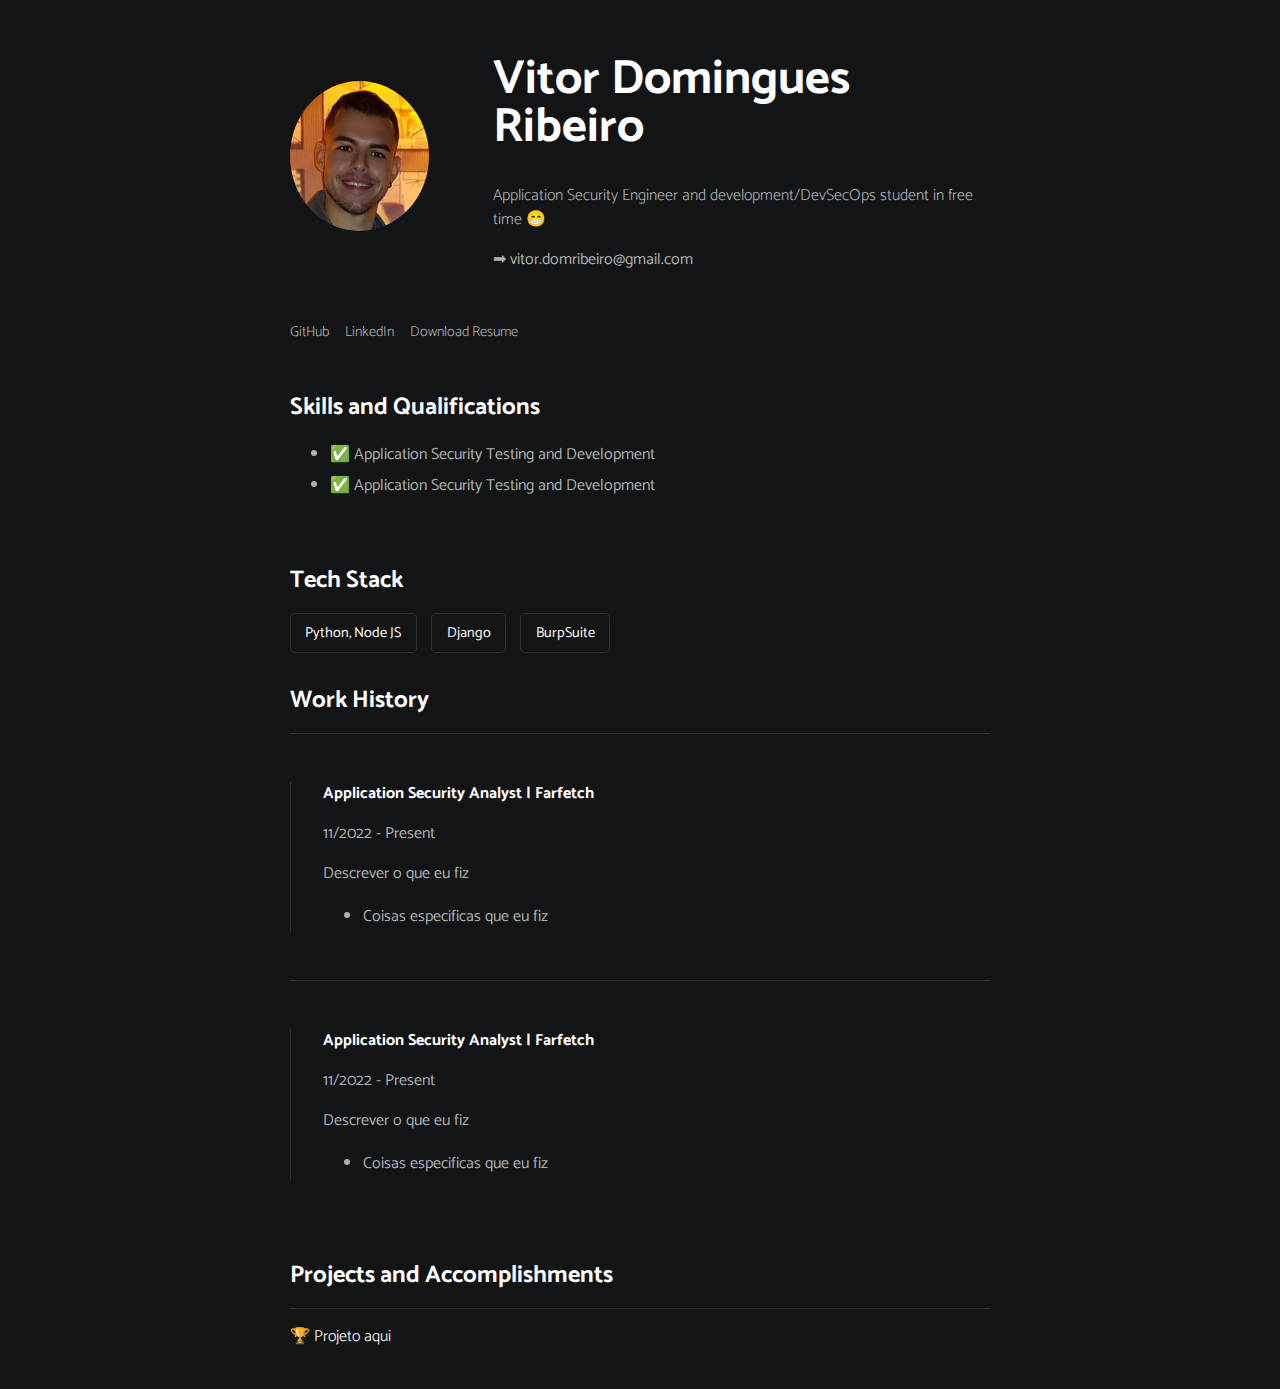
==== index.html @ 35fb30dc "Fixed: CSS path" ====
<!DOCTYPE html>
<html lang="en">
<head>
    <meta charset="UTF-8">
    <meta name="viewport" content="width=device-width, initial-scale=1.0">
    <link rel="stylesheet" href="./assets/css/index.css">
    <title>Document</title>
</head>
<body>
    <!-- main container -->
    <div id="container--main">
        <section id="wrapper--hero" class="section--page">
            <img id="profile-pic" src="./assets/images/me_ct.jpeg" alt="">
            <div>
                <h1 id="user-name">Vitor Domingues Ribeiro</h1>
                <p id="bio">
                    Application Security Engineer and development/DevSecOps student in free time &#128513;
                </p>
                <p>&#10145; vitor.domribeiro@gmail.com</p>
            </div>
        </section>

        <!-- social list -->
        <section class="section--page">
            <div id="socials--list">
                <a href="#" target="__blank">GitHub</a>
                <a href="#" target="__blank">LinkedIn</a>
                <a href="#" target="__blank">Download Resume</a>
            </div>
        </section>

        <!-- skills -->
        <section class="section--page">
            <h2>Skills and Qualifications</h2>
            <ul id="qualification--list">
                <li>&#x2705; Application Security Testing and Development</li>
                <li>&#x2705; Application Security Testing and Development</li>
            </ul>
        </section>

        <!-- Tech Stack -->
        <section class="section--page">
            <h2>Tech Stack</h2>
            <div id="wrapper--techstack__items">
                <div class="card--techstack">
                    Python, Node JS
                </div>
                <div class="card--techstack">
                    Django
                </div>                
                <div class="card--techstack">
                    BurpSuite
                </div>
            </div>
        </section>

        <!-- work history  -->
        <section id="work-history-wrapper">
            <h2>Work History</h2>
            <div class="line-break"></div>
            <div class="card--work-history">
                <strong>Application Security Analyst | Farfetch</strong>
                <p>11/2022 - Present</p>
                <p>Descrever o que eu fiz</p>
                <ul>
                    <li>Coisas especificas que eu fiz </li>
                </ul>
            </div>
            <div class="line-break"></div>
            <div class="card--work-history">
                <strong>Application Security Analyst | Farfetch</strong>
                <p>11/2022 - Present</p>
                <p>Descrever o que eu fiz</p>
                <ul>
                    <li>Coisas especificas que eu fiz </li>
                </ul>
            </div>
            <section class="section--page">
                <h2>Projects and Accomplishments</h2>
                <div class="card--project">
                    <a href="project1.html"><span>🏆 </span>Projeto aqui</a>
                </div>

            </section>
        </section>
    </div>
</body>
</html>
---- assets/css/index.css ----
@import url('https://fonts.googleapis.com/css2?family=Catamaran:wght@500&family=Open+Sans:wght@500&family=Roboto:wght@500&display=swap');

:root {
    --mainTextColor-light:#000;
    --secondaryTextColor-light:(51 51 51);
    --mainLinkColor-light: #0da2b8;
    --mainBorderColor-light:rgb(218,218,218);
    --mainBgColor-light:rgb(249, 250, 251);    
    
    
    --mainTextColor-dark:#fff;
    --secondaryTextColor-dark:#adb0b1;
    --mainLinkColor-dark:rgb(30,190,214);
    --mainBorderColor-dark:#2b3031;
    --mainBgColor-dark:#131415;

    --mainTextColor:var(--mainTextColor-dark);
    --secondaryTextColor:var(--secondaryTextColor-dark);
    --mainLinkColor:var(--mainLinkColor-dark);
    --mainBorderColor:var(--mainBorderColor-dark);
    --mainBgColor:var(--mainBgColor-dark);

}

/* defines all content in page */

* {
    font-family: 'Catamaran', sans-serif;
    line-height: 1.5rem;
    box-sizing: border-box;
    color: var(--mainTextColor);
}

body {
    background-color: var(--mainBgColor);
}

/* define everithing thats not headers and things like that */
p, span, li {
    color: var(--secondaryTextColor);
    font-size: 1em;
}

a {
    text-decoration: none;
    color: var(--mainLinkColor);
    font-size: 500;
}

#bio, a {
    
}

li {
    line-height: 1.9em;
}

/* wrapps every thing */
#container--main {
    max-width: 700px;
    margin: 0 auto;
}

.section--page{
    padding-top: 1rem;
    padding-bottom: 1rem;
}

/* display flex inline everything */
#wrapper--hero {
    display: flex;
    align-items: center;
    gap: 4em
}

#user-name{
    font-size: 3em;
    line-height: 1em;
}

#bio, a{
    font-weight: 300;
}

#profile-pic {
    border-radius: 50%;
    width: 150px;
    height: 150px;
    object-fit: cover;
}

#email {
    color: var(--mainTextColor);
}

/* display fex for use justify-content */
#socials--list{
    display: flex;
    justify-content: flex-start;
    column-gap: 1em;
    flex-wrap: wrap;
}

#socials--list a{
    font-size: 0.9em;
    color: var(--secondaryTextColor);
    /* transition link */
    transition: 0.3s;
}

#socials--list a:hover{
    color: var(--mainLinkColor);
}

#qualifications--list {
    list-style: none;
}

#wrapper--techstack__items{
    display: flex;
    flex-wrap: wrap;
    gap: 1em;
    font-size: 0.9em;
}

.card--techstack {
    border: 1px solid var(--mainBorderColor);
    padding: 0.5em 1em;
    border-radius: 5px;
}

.card--work-history {
    border-left: 1px solid var(--mainBorderColor);
    margin-top: 3em;
    margin-bottom: 3em;
    padding-left: 2em;
}

.line-break {
    background-color: var(--mainBorderColor);
    height: 1px;
}

.card--project {
    padding-top: 1em;
    padding-bottom: 1em;
    border-top: 1px solid var(--mainBorderColor)
}

.card--project a{
    color: var(--mainTextColor);
    transition: .3s;
}

.card--project a:hover{
    color: var(--mainLinkColor);
}

/* em 600px comeca a quebrar o layout */
@media(max-width:600px){
    #wrapper--hero{
        /* change row to columns r--responsiveness */
        flex-direction: column;
        gap: 1em;
    }
    #profile-pic{
        width: 200px;
        height: 200px;
    }
    .section--page{
        padding-top: 1em;
        padding-bottom: 1em;
    }
    .card--work-history{
        border-left: none;
        padding-left: 0;
    }
}
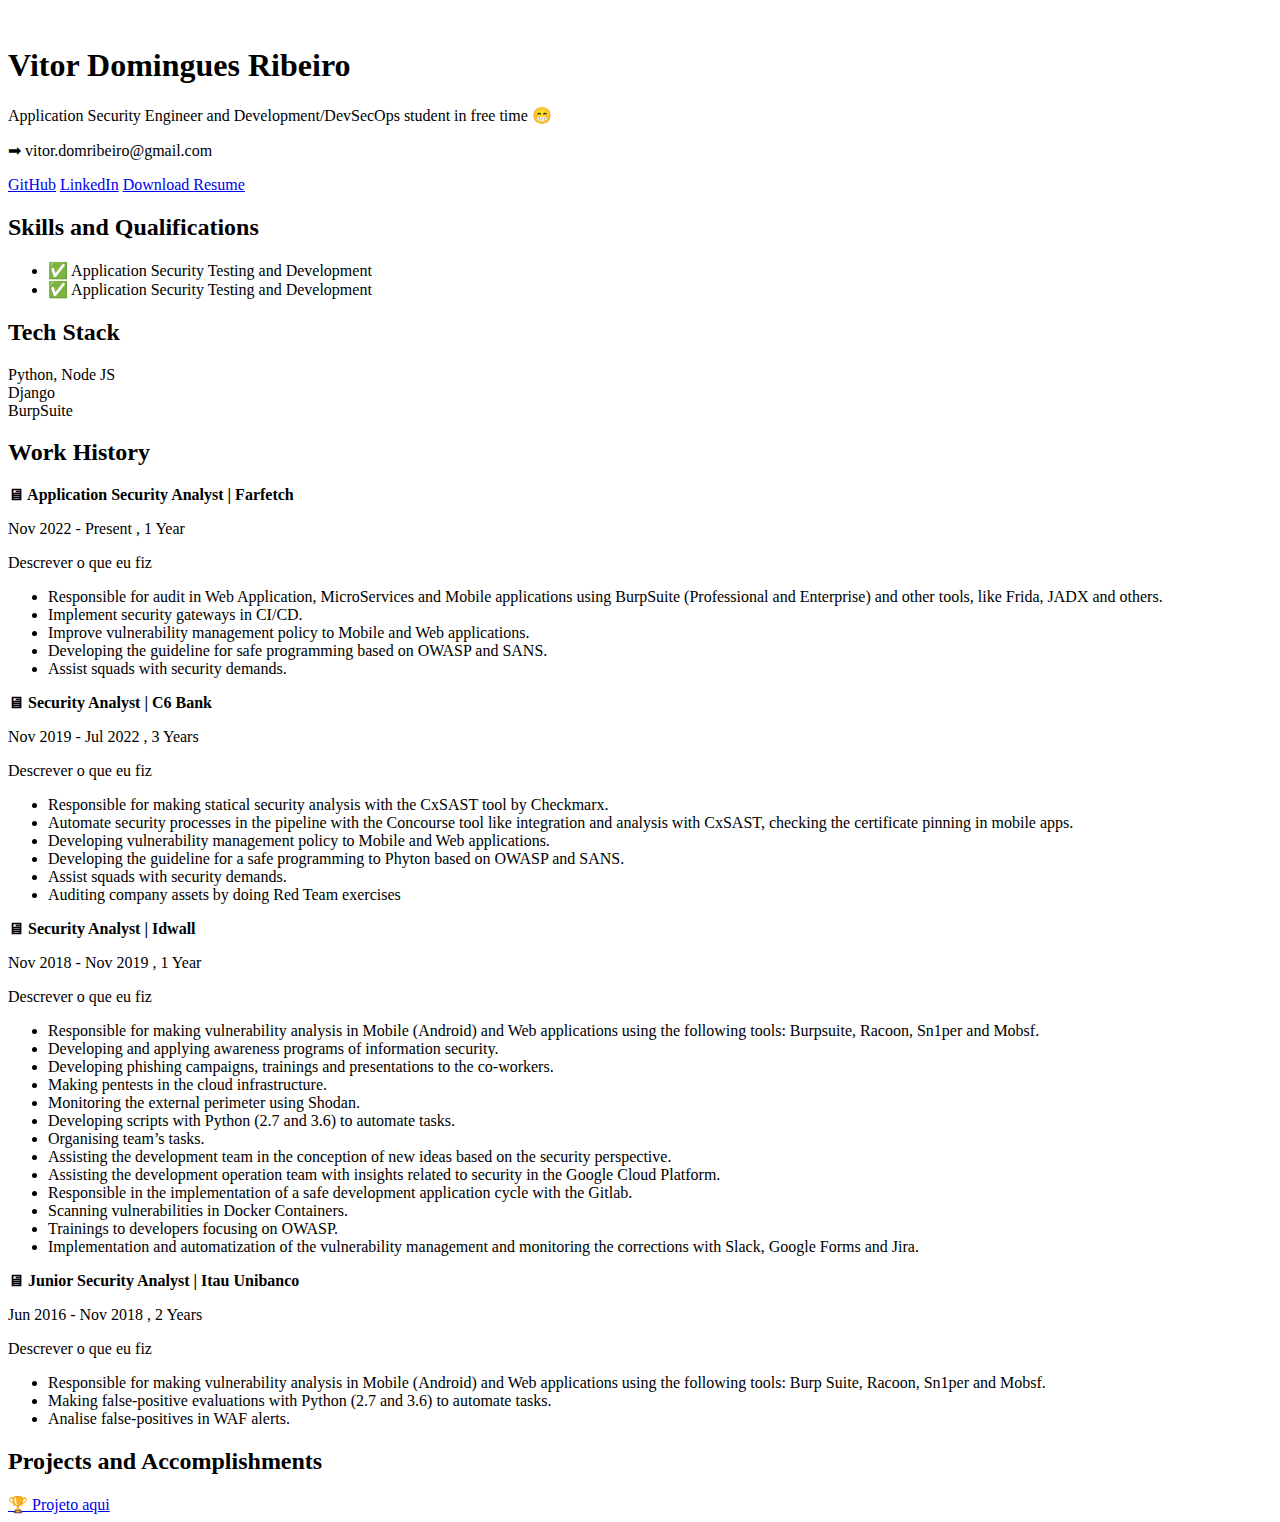
==== commit 38a158d1: "ADDED: career histoty" ====
--- a/index.html
+++ b/index.html
@@ -1,20 +1,22 @@
 <!DOCTYPE html>
 <html lang="en">
+
 <head>
     <meta charset="UTF-8">
     <meta name="viewport" content="width=device-width, initial-scale=1.0">
-    <link rel="stylesheet" href="./assets/css/index.css">
-    <title>Document</title>
+    <link rel="stylesheet" href="/static/curriculum/css/github.css">
+    <title>Resume</title>
 </head>
+
 <body>
     <!-- main container -->
     <div id="container--main">
         <section id="wrapper--hero" class="section--page">
-            <img id="profile-pic" src="./assets/images/me_ct.jpeg" alt="">
+            <img id="profile-pic" src="/static/curriculum/images/me_ct.jpeg" alt="">
             <div>
                 <h1 id="user-name">Vitor Domingues Ribeiro</h1>
                 <p id="bio">
-                    Application Security Engineer and development/DevSecOps student in free time &#128513;
+                    Application Security Engineer and Development/DevSecOps student in free time &#128513;
                 </p>
                 <p>&#10145; vitor.domribeiro@gmail.com</p>
             </div>
@@ -47,7 +49,7 @@
                 </div>
                 <div class="card--techstack">
                     Django
-                </div>                
+                </div>
                 <div class="card--techstack">
                     BurpSuite
                 </div>
@@ -58,23 +60,175 @@
         <section id="work-history-wrapper">
             <h2>Work History</h2>
             <div class="line-break"></div>
-            <div class="card--work-history">
-                <strong>Application Security Analyst | Farfetch</strong>
-                <p>11/2022 - Present</p>
-                <p>Descrever o que eu fiz</p>
-                <ul>
-                    <li>Coisas especificas que eu fiz </li>
-                </ul>
-            </div>
-            <div class="line-break"></div>
-            <div class="card--work-history">
-                <strong>Application Security Analyst | Farfetch</strong>
-                <p>11/2022 - Present</p>
-                <p>Descrever o que eu fiz</p>
-                <ul>
-                    <li>Coisas especificas que eu fiz </li>
-                </ul>
-            </div>
+
+            <div class="card--work-history">
+                <strong>&#x1f5a5; Application Security Analyst | Farfetch</strong>
+                <p>Nov 2022 -
+
+                    Present
+
+                    ,
+                    1
+
+                    Year
+
+                </p>
+                <p>Descrever o que eu fiz</p>
+                <ul>
+
+
+                    <li>Responsible for audit in Web Application, MicroServices and Mobile applications using BurpSuite
+                        (Professional and Enterprise) and other tools, like Frida, JADX and others.
+                    </li>
+
+                    <li>Implement security gateways in CI/CD.
+                    </li>
+
+                    <li>Improve vulnerability management policy to Mobile and Web applications.
+                    </li>
+
+                    <li>Developing the guideline for safe programming based on OWASP and SANS.
+                    </li>
+
+                    <li>Assist squads with security demands.</li>
+
+
+                </ul>
+            </div>
+            <div class="line-break"></div>
+
+            <div class="card--work-history">
+                <strong>&#x1f5a5; Security Analyst | C6 Bank</strong>
+                <p>Nov 2019 -
+
+                    Jul 2022
+
+                    ,
+                    3
+
+                    Years
+
+                </p>
+                <p>Descrever o que eu fiz</p>
+                <ul>
+
+
+                    <li>Responsible for making statical security analysis with the CxSAST tool by Checkmarx.
+                    </li>
+
+                    <li>Automate security processes in the pipeline with the Concourse tool like integration and
+                        analysis with CxSAST, checking the certificate pinning in mobile apps.
+                    </li>
+
+                    <li>Developing vulnerability management policy to Mobile and Web applications.
+                    </li>
+
+                    <li>Developing the guideline for a safe programming to Phyton based on OWASP and SANS.
+                    </li>
+
+                    <li>Assist squads with security demands.
+                    </li>
+
+                    <li>Auditing company assets by doing Red Team exercises</li>
+
+
+                </ul>
+            </div>
+            <div class="line-break"></div>
+
+            <div class="card--work-history">
+                <strong>&#x1f5a5; Security Analyst | Idwall</strong>
+                <p>Nov 2018 -
+
+                    Nov 2019
+
+                    ,
+                    1
+
+                    Year
+
+                </p>
+                <p>Descrever o que eu fiz</p>
+                <ul>
+
+
+                    <li>Responsible for making vulnerability analysis in Mobile (Android) and Web applications using the
+                        following tools: Burpsuite, Racoon, Sn1per and Mobsf.
+                    </li>
+
+                    <li>Developing and applying awareness programs of information security.
+                    </li>
+
+                    <li>Developing phishing campaigns, trainings and presentations to the co-workers.
+                    </li>
+
+                    <li>Making pentests in the cloud infrastructure.
+                    </li>
+
+                    <li>Monitoring the external perimeter using Shodan.
+                    </li>
+
+                    <li>Developing scripts with Python (2.7 and 3.6) to automate tasks.
+                    </li>
+
+                    <li>Organising team’s tasks.
+                    </li>
+
+                    <li>Assisting the development team in the conception of new ideas based on the security perspective.
+                    </li>
+
+                    <li>Assisting the development operation team with insights related to security in the Google Cloud
+                        Platform.
+                    </li>
+
+                    <li>Responsible in the implementation of a safe development application cycle with the Gitlab.
+                    </li>
+
+                    <li>Scanning vulnerabilities in Docker Containers.
+                    </li>
+
+                    <li>Trainings to developers focusing on OWASP.
+                    </li>
+
+                    <li>Implementation and automatization of the vulnerability management and monitoring the corrections
+                        with Slack, Google Forms and Jira.</li>
+
+
+                </ul>
+            </div>
+            <div class="line-break"></div>
+
+            <div class="card--work-history">
+                <strong>&#x1f5a5; Junior Security Analyst | Itau Unibanco</strong>
+                <p>Jun 2016 -
+
+                    Nov 2018
+
+                    ,
+                    2
+
+                    Years
+
+                </p>
+                <p>Descrever o que eu fiz</p>
+                <ul>
+
+
+                    <li>Responsible for making vulnerability analysis in Mobile (Android) and Web applications using the
+                        following tools: Burp Suite, Racoon, Sn1per and Mobsf.
+                    </li>
+
+                    <li>Making false-positive evaluations with Python (2.7 and 3.6) to automate tasks.
+                    </li>
+
+                    <li>Analise false-positives in WAF alerts.</li>
+
+
+                </ul>
+            </div>
+            <div class="line-break"></div>
+
+
             <section class="section--page">
                 <h2>Projects and Accomplishments</h2>
                 <div class="card--project">
@@ -85,4 +239,5 @@
         </section>
     </div>
 </body>
+
 </html>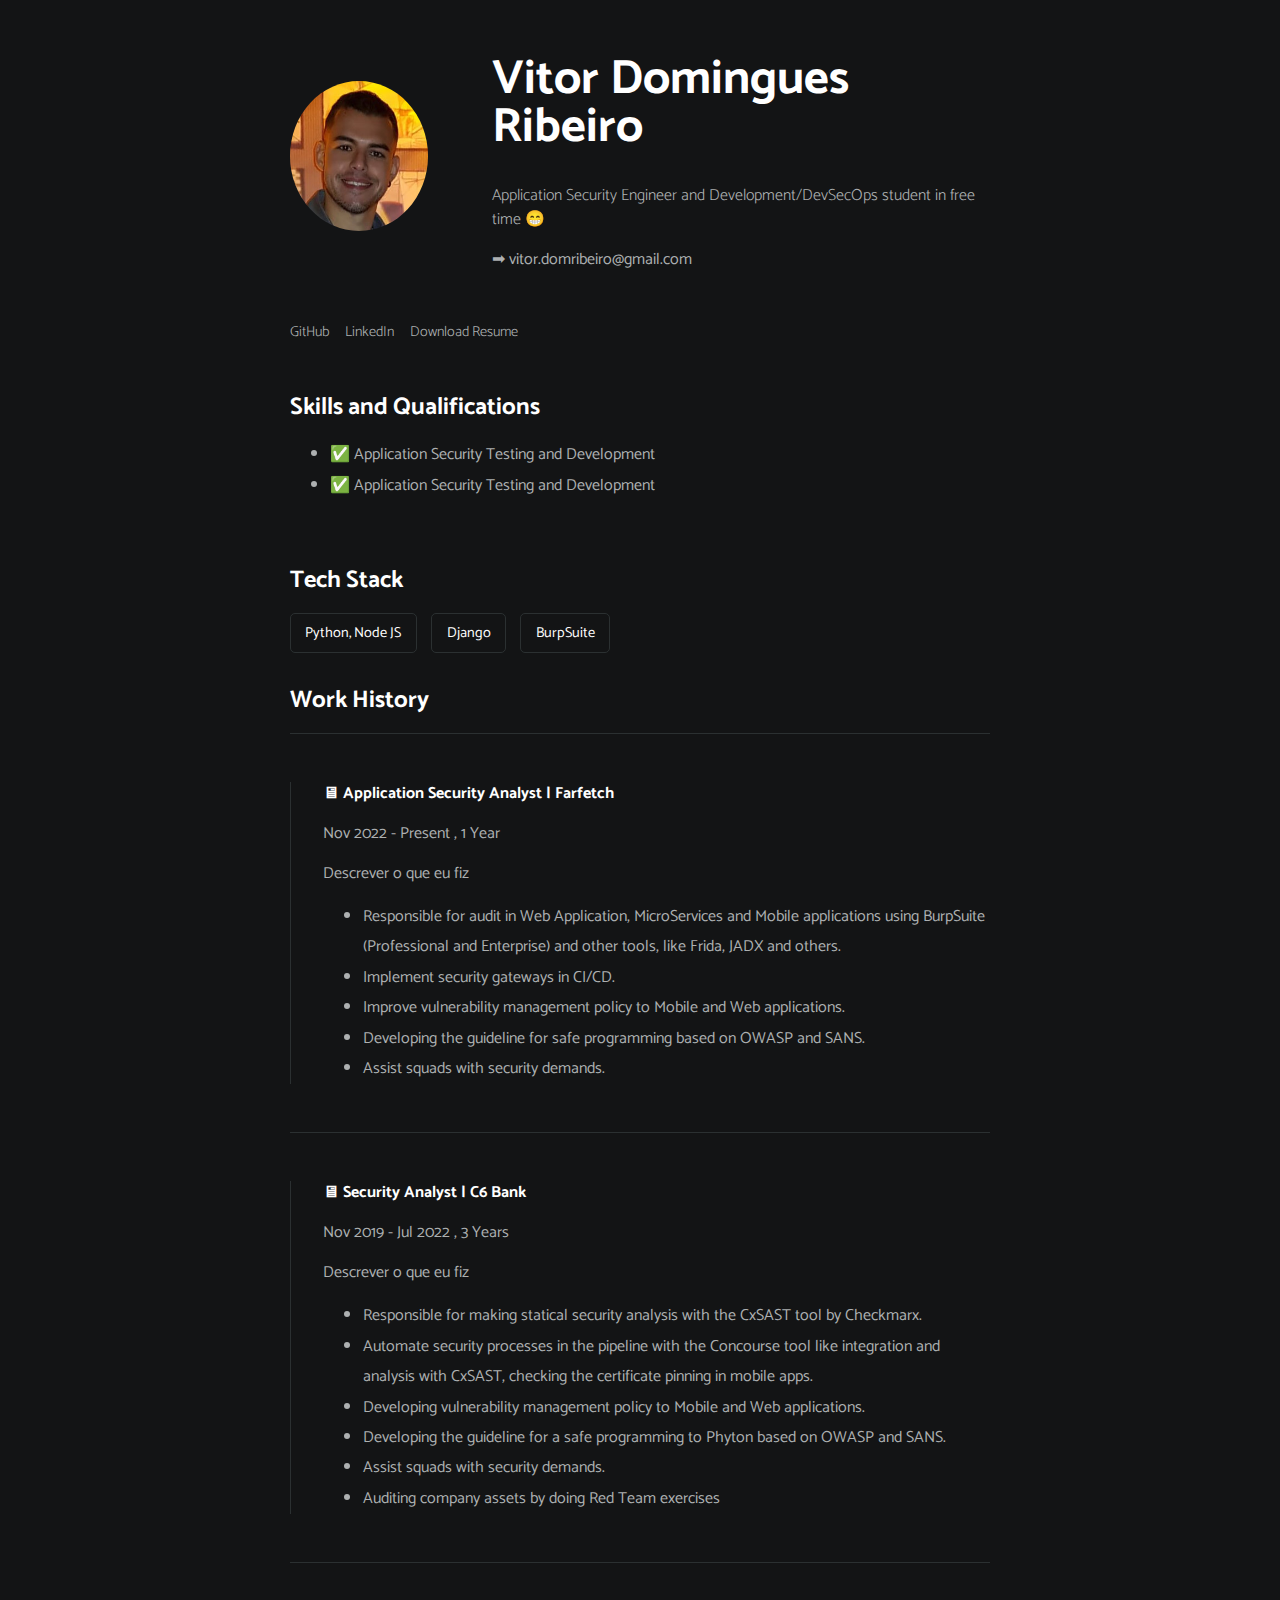
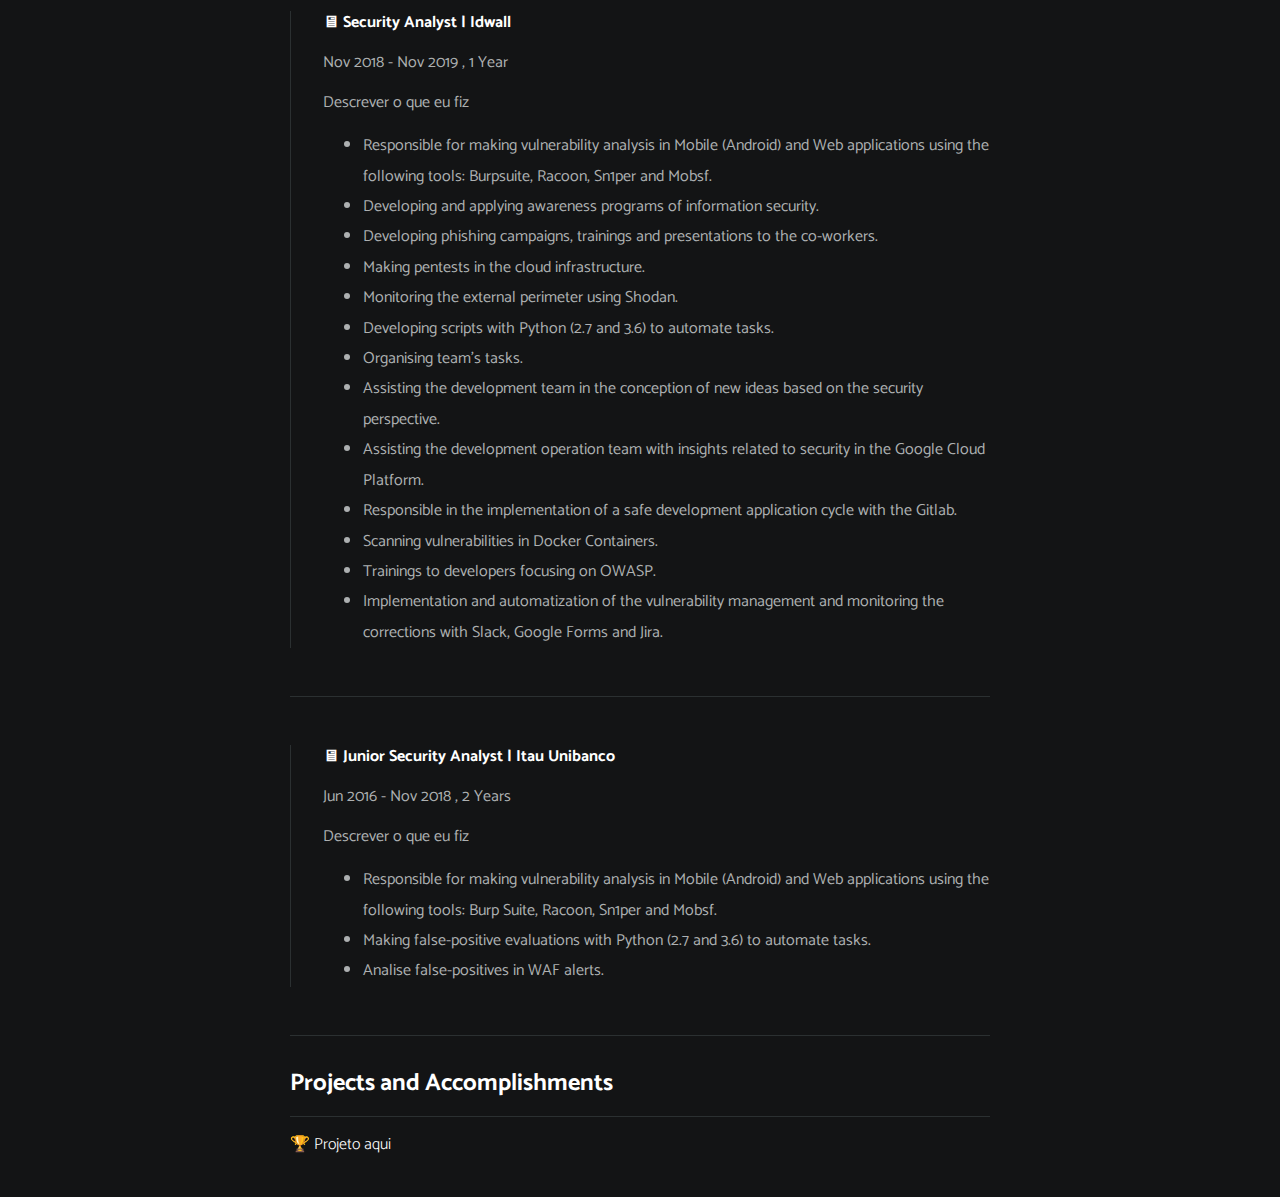
==== commit 4e0a8915: "Fix: css and images" ====
--- a/index.html
+++ b/index.html
@@ -4,7 +4,7 @@
 <head>
     <meta charset="UTF-8">
     <meta name="viewport" content="width=device-width, initial-scale=1.0">
-    <link rel="stylesheet" href="/static/curriculum/css/github.css">
+    <link rel="stylesheet" href="./assets/css/index.css">
     <title>Resume</title>
 </head>
 
@@ -12,7 +12,7 @@
     <!-- main container -->
     <div id="container--main">
         <section id="wrapper--hero" class="section--page">
-            <img id="profile-pic" src="/static/curriculum/images/me_ct.jpeg" alt="">
+            <img id="profile-pic" src="./assets/images/me_ct.jpeg" alt="">
             <div>
                 <h1 id="user-name">Vitor Domingues Ribeiro</h1>
                 <p id="bio">
--- a/assets/css/index.css
+++ b/assets/css/index.css
@@ -0,0 +1,178 @@
+@import url('https://fonts.googleapis.com/css2?family=Catamaran:wght@500&family=Open+Sans:wght@500&family=Roboto:wght@500&display=swap');
+
+:root {
+    --mainTextColor-light:#000;
+    --secondaryTextColor-light:(51 51 51);
+    --mainLinkColor-light: #0da2b8;
+    --mainBorderColor-light:rgb(218,218,218);
+    --mainBgColor-light:rgb(249, 250, 251);    
+    
+    
+    --mainTextColor-dark:#fff;
+    --secondaryTextColor-dark:#adb0b1;
+    --mainLinkColor-dark:rgb(30,190,214);
+    --mainBorderColor-dark:#2b3031;
+    --mainBgColor-dark:#131415;
+
+    --mainTextColor:var(--mainTextColor-dark);
+    --secondaryTextColor:var(--secondaryTextColor-dark);
+    --mainLinkColor:var(--mainLinkColor-dark);
+    --mainBorderColor:var(--mainBorderColor-dark);
+    --mainBgColor:var(--mainBgColor-dark);
+
+}
+
+/* defines all content in page */
+
+* {
+    font-family: 'Catamaran', sans-serif;
+    line-height: 1.5rem;
+    box-sizing: border-box;
+    color: var(--mainTextColor);
+}
+
+body {
+    background-color: var(--mainBgColor);
+}
+
+/* define everithing thats not headers and things like that */
+p, span, li {
+    color: var(--secondaryTextColor);
+    font-size: 1em;
+}
+
+a {
+    text-decoration: none;
+    color: var(--mainLinkColor);
+    font-size: 500;
+}
+
+#bio, a {
+    
+}
+
+li {
+    line-height: 1.9em;
+}
+
+/* wrapps every thing */
+#container--main {
+    max-width: 700px;
+    margin: 0 auto;
+}
+
+.section--page{
+    padding-top: 1rem;
+    padding-bottom: 1rem;
+}
+
+/* display flex inline everything */
+#wrapper--hero {
+    display: flex;
+    align-items: center;
+    gap: 4em
+}
+
+#user-name{
+    font-size: 3em;
+    line-height: 1em;
+}
+
+#bio, a{
+    font-weight: 300;
+}
+
+#profile-pic {
+    border-radius: 50%;
+    width: 150px;
+    height: 150px;
+    object-fit: cover;
+}
+
+#email {
+    color: var(--mainTextColor);
+}
+
+/* display fex for use justify-content */
+#socials--list{
+    display: flex;
+    justify-content: flex-start;
+    column-gap: 1em;
+    flex-wrap: wrap;
+}
+
+#socials--list a{
+    font-size: 0.9em;
+    color: var(--secondaryTextColor);
+    /* transition link */
+    transition: 0.3s;
+}
+
+#socials--list a:hover{
+    color: var(--mainLinkColor);
+}
+
+#qualifications--list {
+    list-style: none;
+}
+
+#wrapper--techstack__items{
+    display: flex;
+    flex-wrap: wrap;
+    gap: 1em;
+    font-size: 0.9em;
+}
+
+.card--techstack {
+    border: 1px solid var(--mainBorderColor);
+    padding: 0.5em 1em;
+    border-radius: 5px;
+}
+
+.card--work-history {
+    border-left: 1px solid var(--mainBorderColor);
+    margin-top: 3em;
+    margin-bottom: 3em;
+    padding-left: 2em;
+}
+
+.line-break {
+    background-color: var(--mainBorderColor);
+    height: 1px;
+}
+
+.card--project {
+    padding-top: 1em;
+    padding-bottom: 1em;
+    border-top: 1px solid var(--mainBorderColor)
+}
+
+.card--project a{
+    color: var(--mainTextColor);
+    transition: .3s;
+}
+
+.card--project a:hover{
+    color: var(--mainLinkColor);
+}
+
+/* em 600px comeca a quebrar o layout */
+@media(max-width:600px){
+    #wrapper--hero{
+        /* change row to columns r--responsiveness */
+        flex-direction: column;
+        gap: 1em;
+    }
+    #profile-pic{
+        width: 200px;
+        height: 200px;
+    }
+    .section--page{
+        padding-top: 1em;
+        padding-bottom: 1em;
+    }
+    .card--work-history{
+        border-left: none;
+        padding-left: 0;
+    }
+}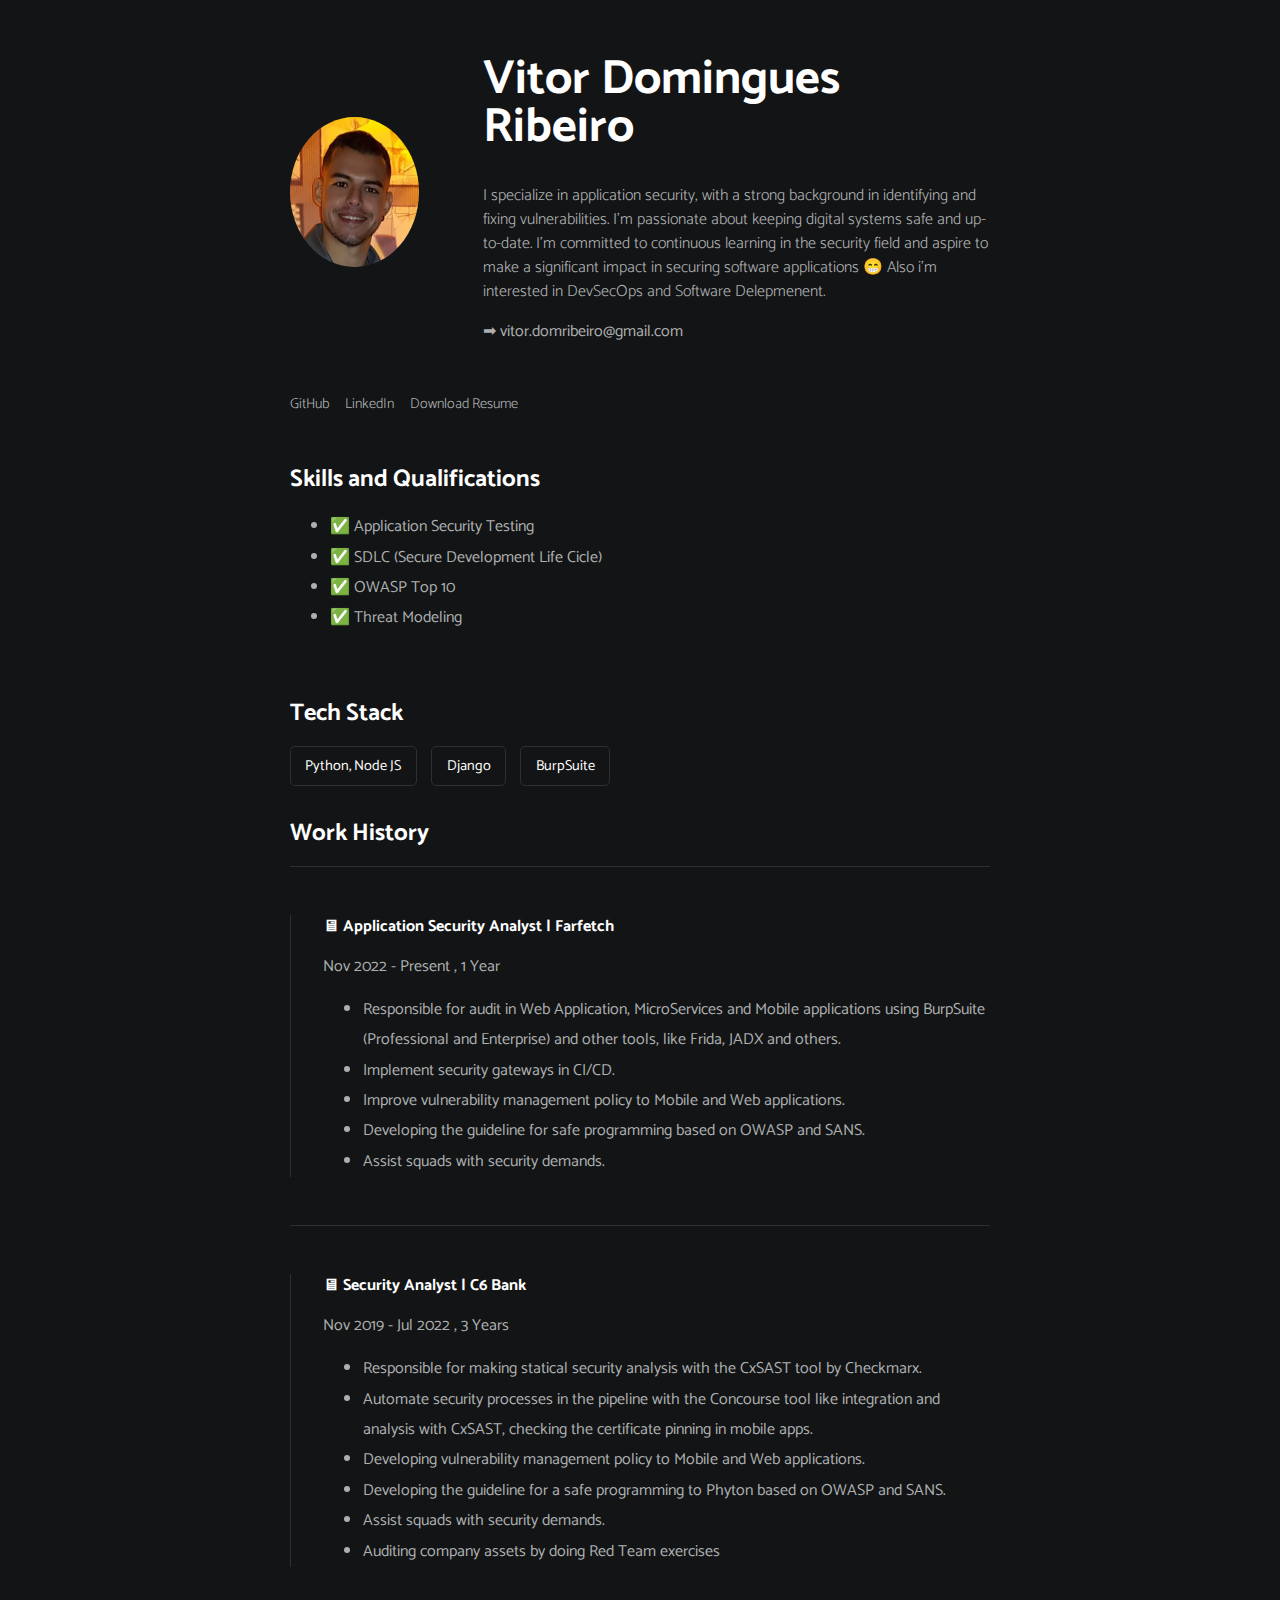
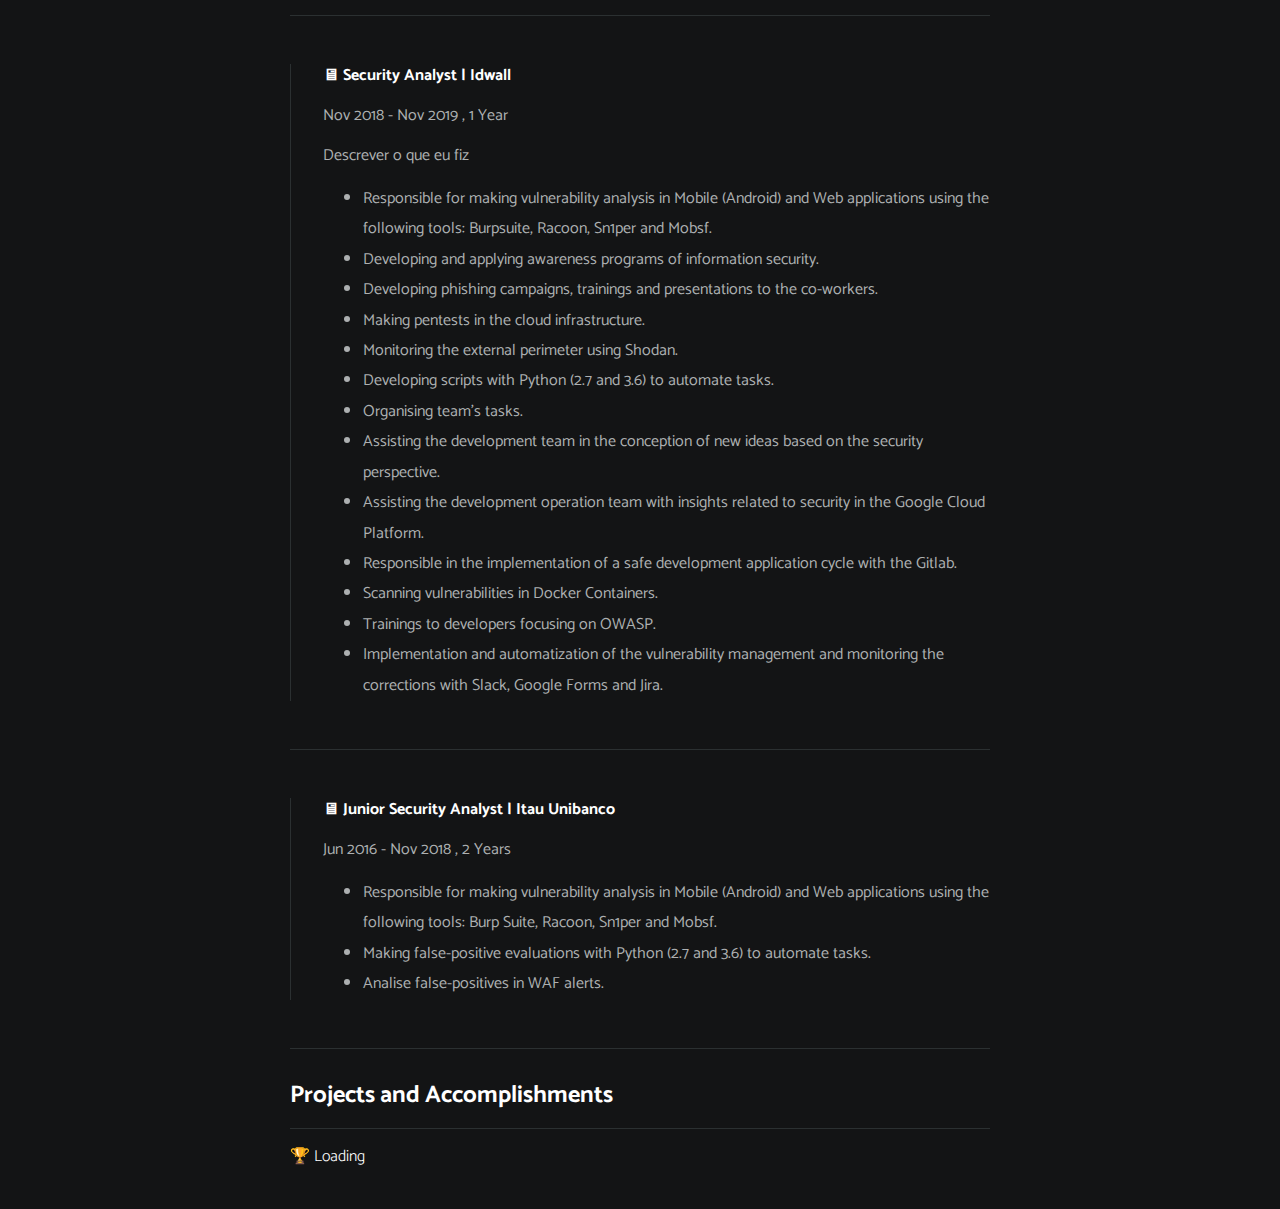
==== commit 4b1e9a92: "Change: Bio and Qualifications" ====
--- a/index.html
+++ b/index.html
@@ -16,7 +16,8 @@
             <div>
                 <h1 id="user-name">Vitor Domingues Ribeiro</h1>
                 <p id="bio">
-                    Application Security Engineer and Development/DevSecOps student in free time &#128513;
+                    I specialize in application security, with a strong background in identifying and fixing vulnerabilities. I'm passionate about keeping digital systems safe and up-to-date. I'm committed to continuous learning in the security field and aspire to make a significant impact in securing software applications &#128513;
+                    Also i'm interested in DevSecOps and Software Delepmenent.
                 </p>
                 <p>&#10145; vitor.domribeiro@gmail.com</p>
             </div>
@@ -35,8 +36,10 @@
         <section class="section--page">
             <h2>Skills and Qualifications</h2>
             <ul id="qualification--list">
-                <li>&#x2705; Application Security Testing and Development</li>
-                <li>&#x2705; Application Security Testing and Development</li>
+                <li>&#x2705; Application Security Testing</li>
+                <li>&#x2705; SDLC (Secure Development Life Cicle)</li>
+                <li>&#x2705; OWASP Top 10</li>
+                <li>&#x2705; Threat Modeling</li>
             </ul>
         </section>
 
@@ -73,7 +76,7 @@
                     Year
 
                 </p>
-                <p>Descrever o que eu fiz</p>
+                <!-- <p>Descrever o que eu fiz</p> -->
                 <ul>
 
 
@@ -109,7 +112,7 @@
                     Years
 
                 </p>
-                <p>Descrever o que eu fiz</p>
+                <!-- <p></p> -->
                 <ul>
 
 
@@ -210,7 +213,7 @@
                     Years
 
                 </p>
-                <p>Descrever o que eu fiz</p>
+                <!-- <p>Descrever o que eu fiz</p> -->
                 <ul>
 
 
@@ -232,7 +235,7 @@
             <section class="section--page">
                 <h2>Projects and Accomplishments</h2>
                 <div class="card--project">
-                    <a href="project1.html"><span>🏆 </span>Projeto aqui</a>
+                    <a href="project1.html"><span>🏆 </span>Loading</a>
                 </div>
 
             </section>
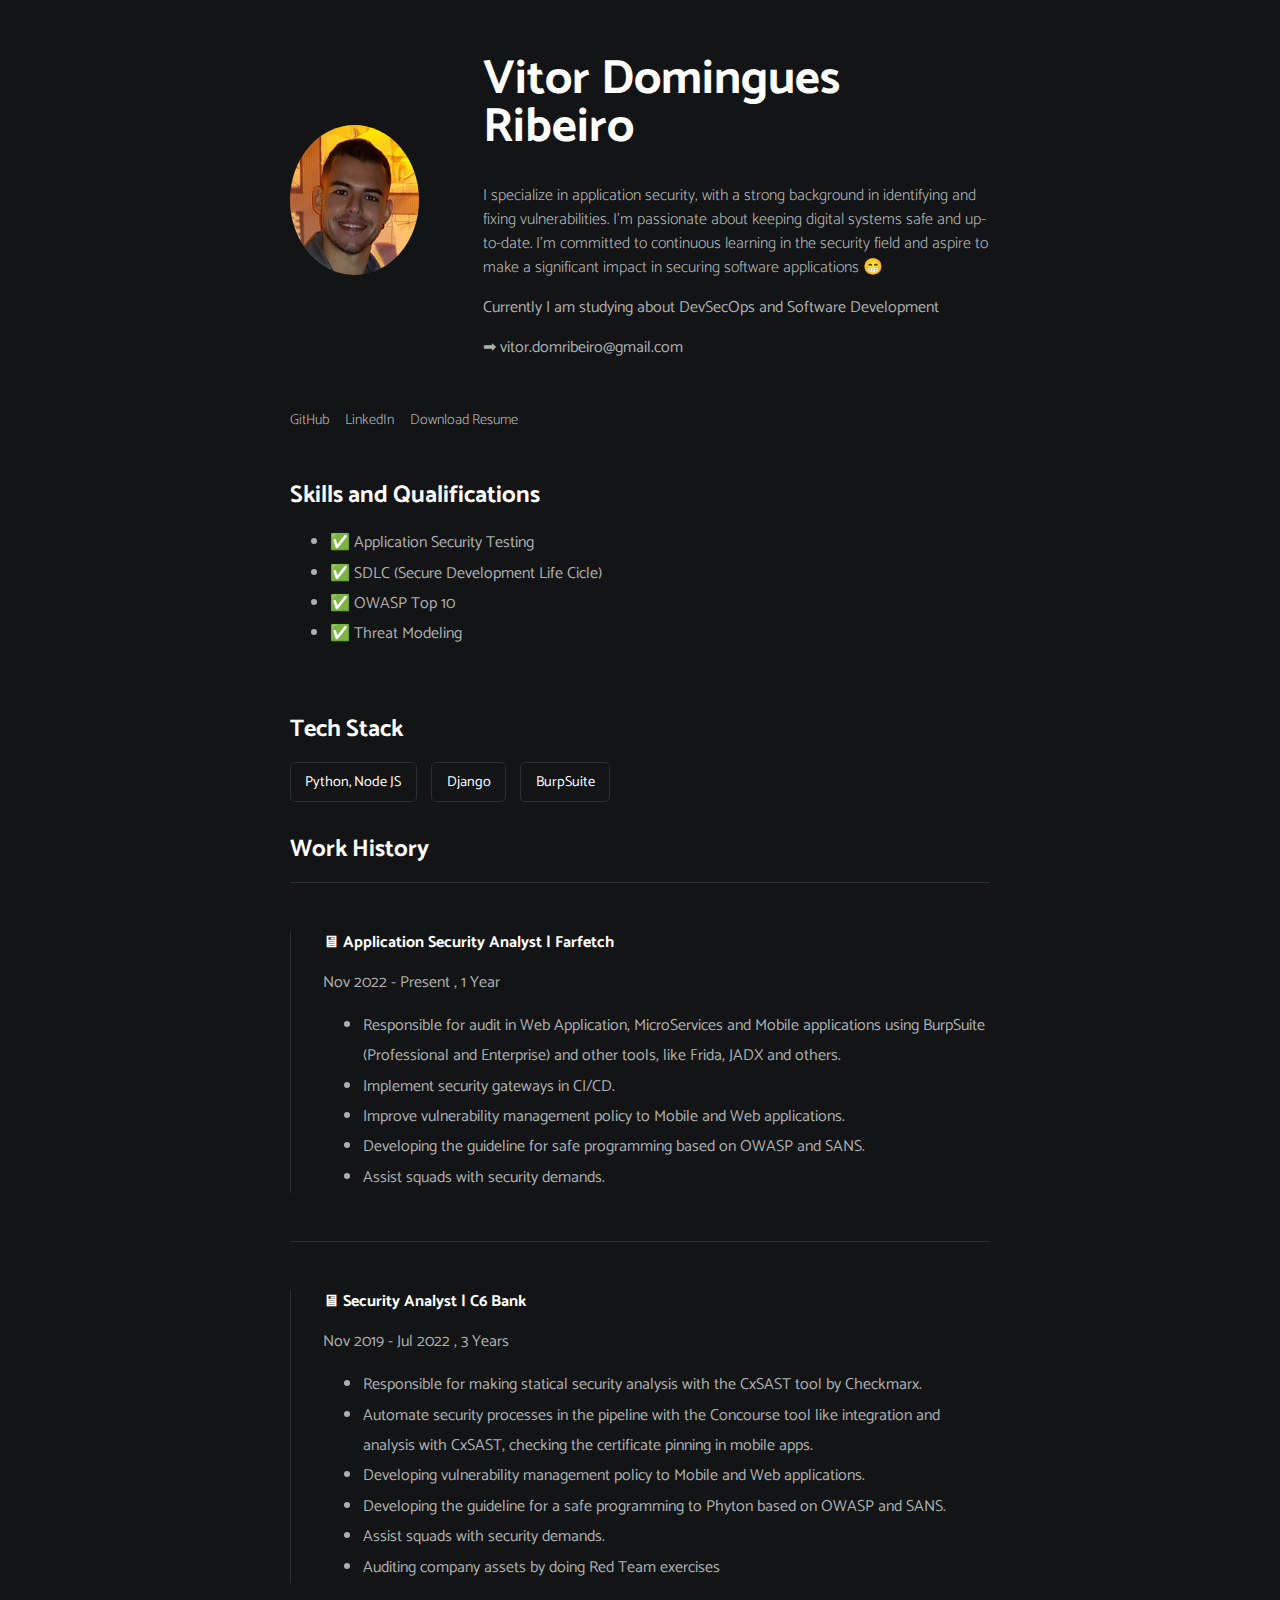
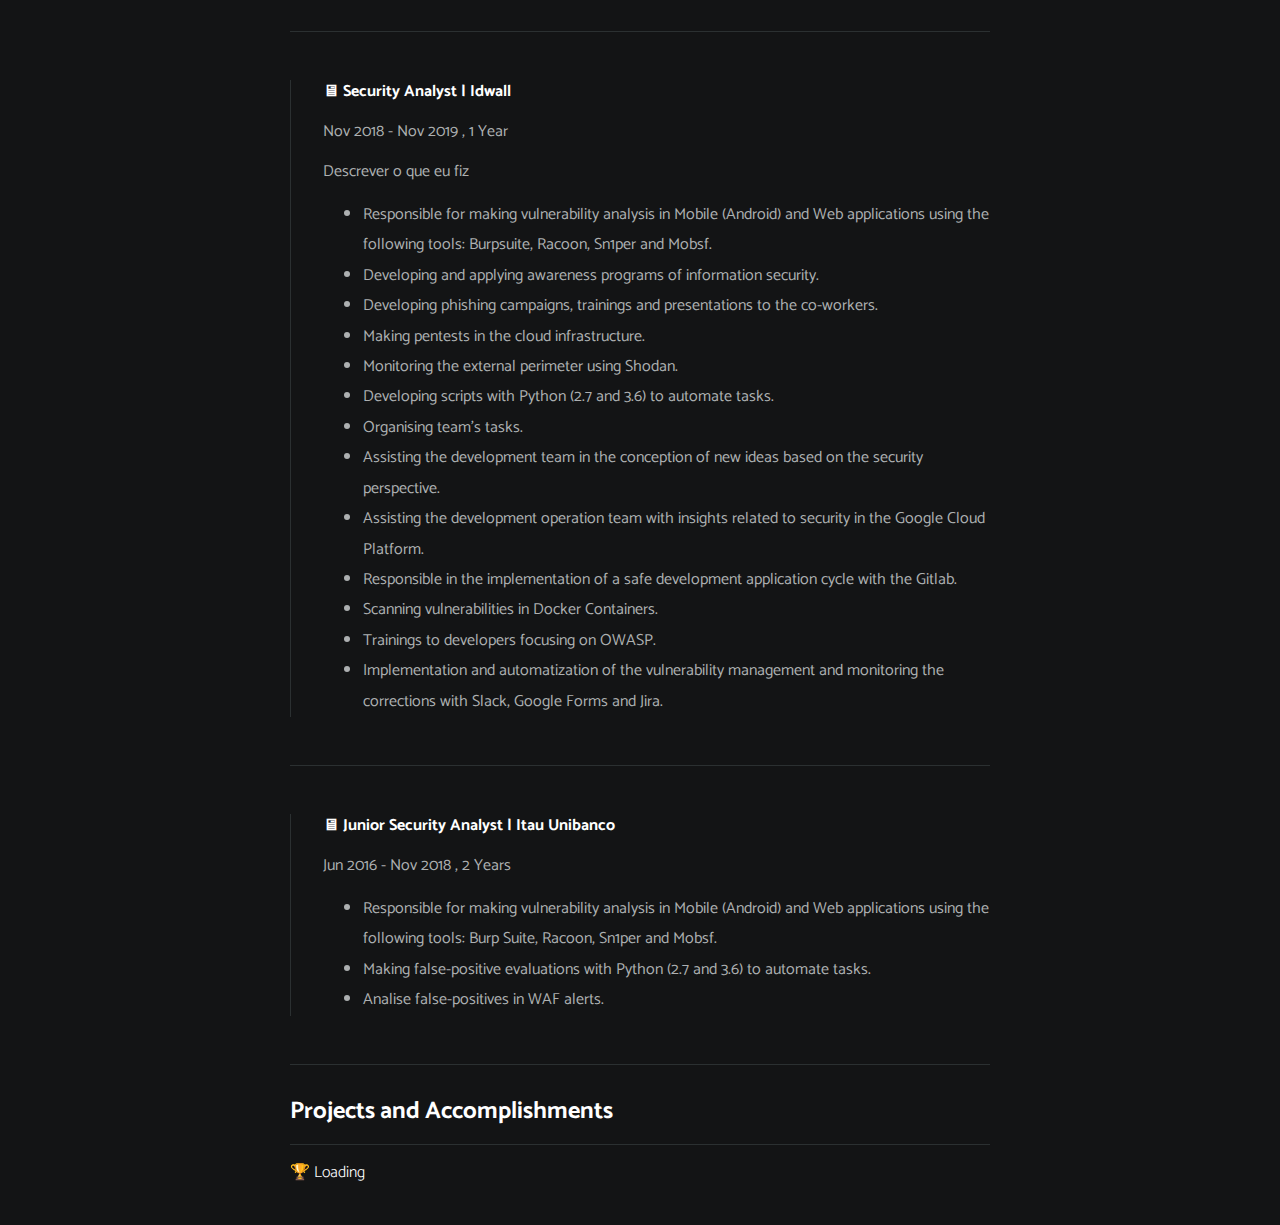
==== commit b51f8f7f: "FIX: Bio elements" ====
--- a/index.html
+++ b/index.html
@@ -17,8 +17,8 @@
                 <h1 id="user-name">Vitor Domingues Ribeiro</h1>
                 <p id="bio">
                     I specialize in application security, with a strong background in identifying and fixing vulnerabilities. I'm passionate about keeping digital systems safe and up-to-date. I'm committed to continuous learning in the security field and aspire to make a significant impact in securing software applications &#128513;
-                    Also i'm interested in DevSecOps and Software Delepmenent.
-                </p>
+                </p>
+                <p>Currently I am studying about DevSecOps and Software Development</p>
                 <p>&#10145; vitor.domribeiro@gmail.com</p>
             </div>
         </section>
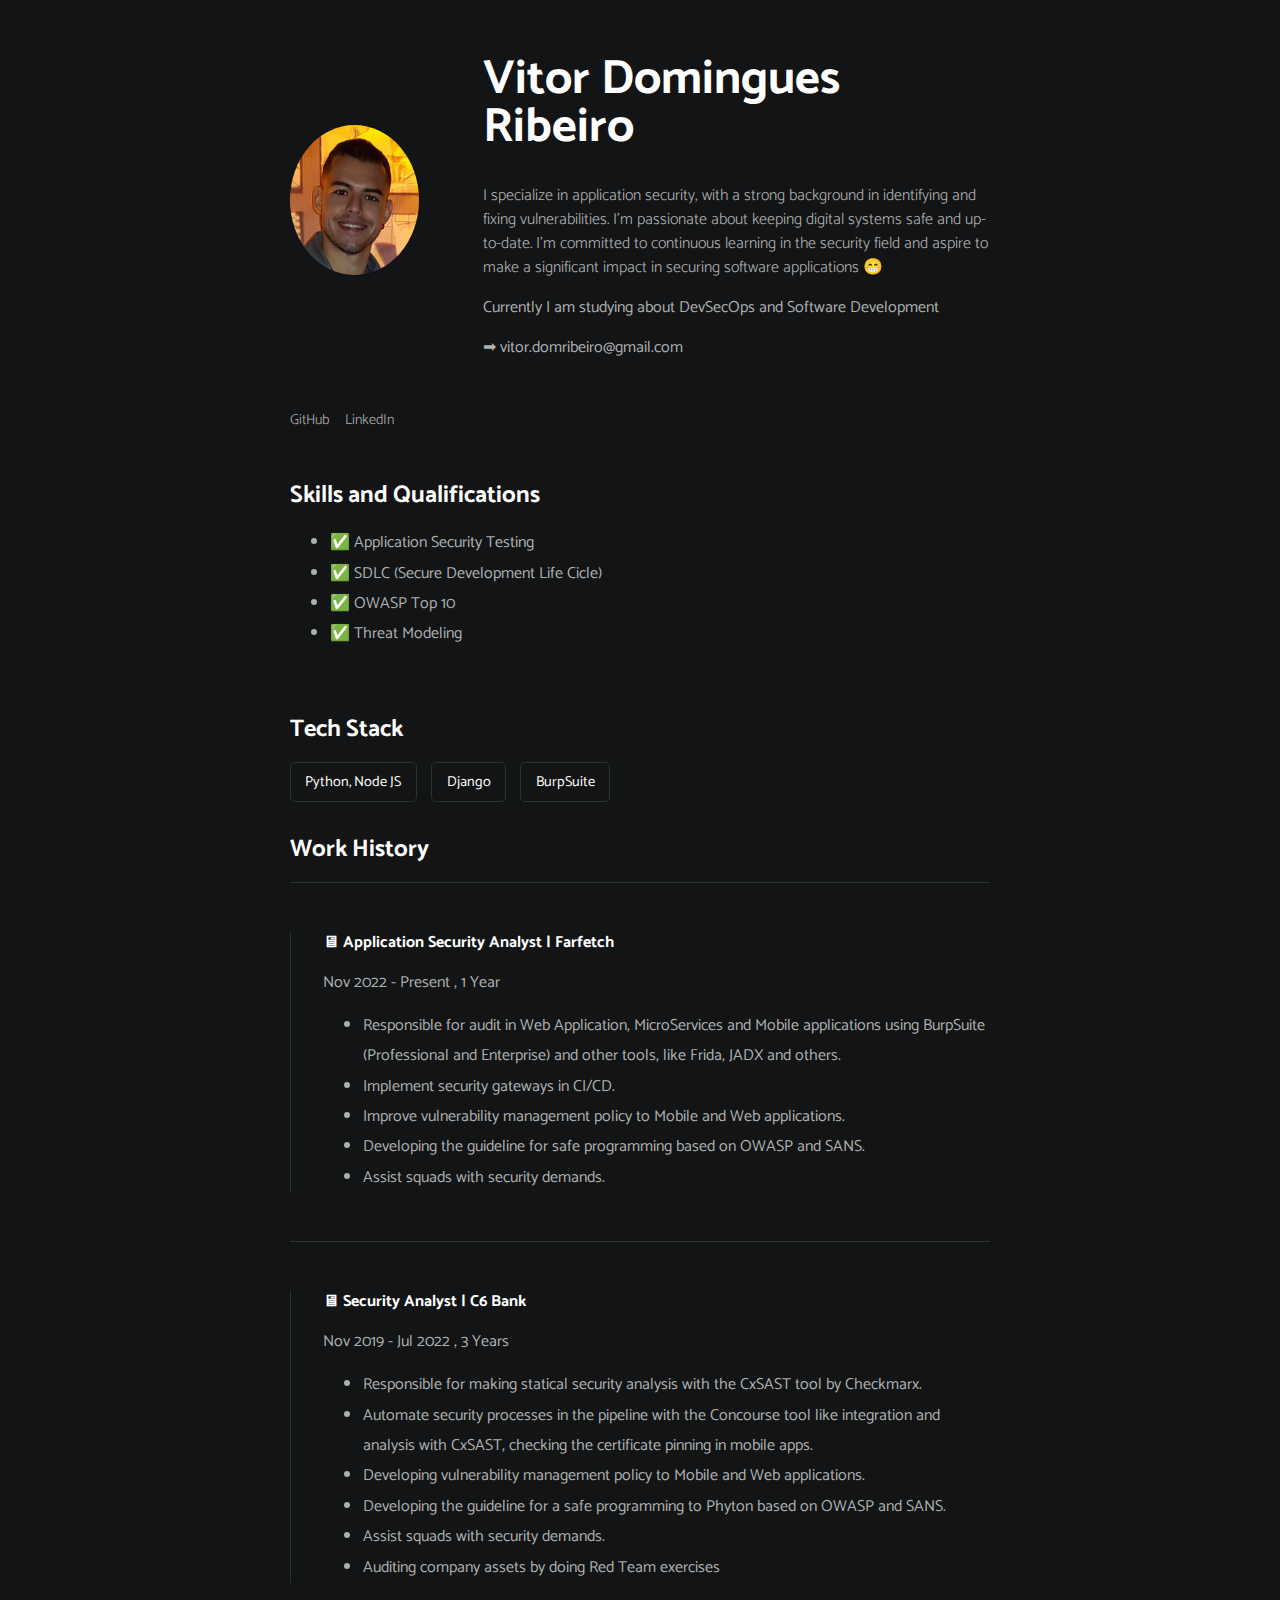
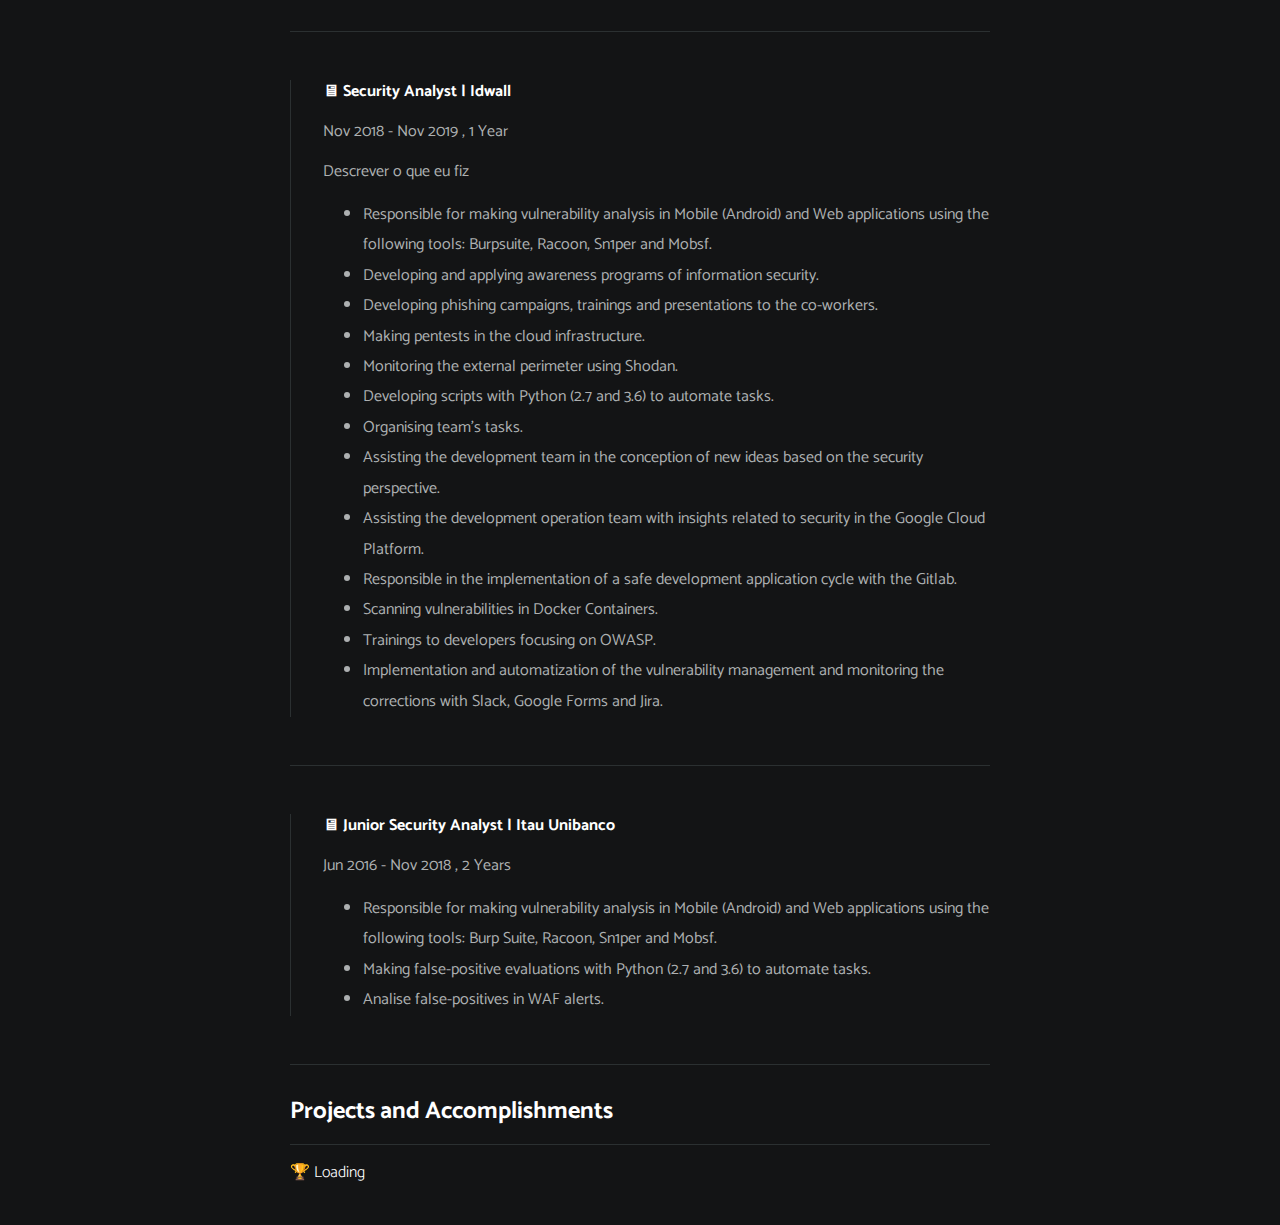
==== commit ba532500: "ADD: social links" ====
--- a/index.html
+++ b/index.html
@@ -26,9 +26,9 @@
         <!-- social list -->
         <section class="section--page">
             <div id="socials--list">
-                <a href="#" target="__blank">GitHub</a>
-                <a href="#" target="__blank">LinkedIn</a>
-                <a href="#" target="__blank">Download Resume</a>
+                <a href="https://github.com/VitorDominguesR" target="__blank">GitHub</a>
+                <a href="https://www.linkedin.com/in/vitor-domingues-ribeiro-64b57341/" target="__blank">LinkedIn</a>
+                <!-- <a href="#" target="__blank">Download Resume</a> -->
             </div>
         </section>
 
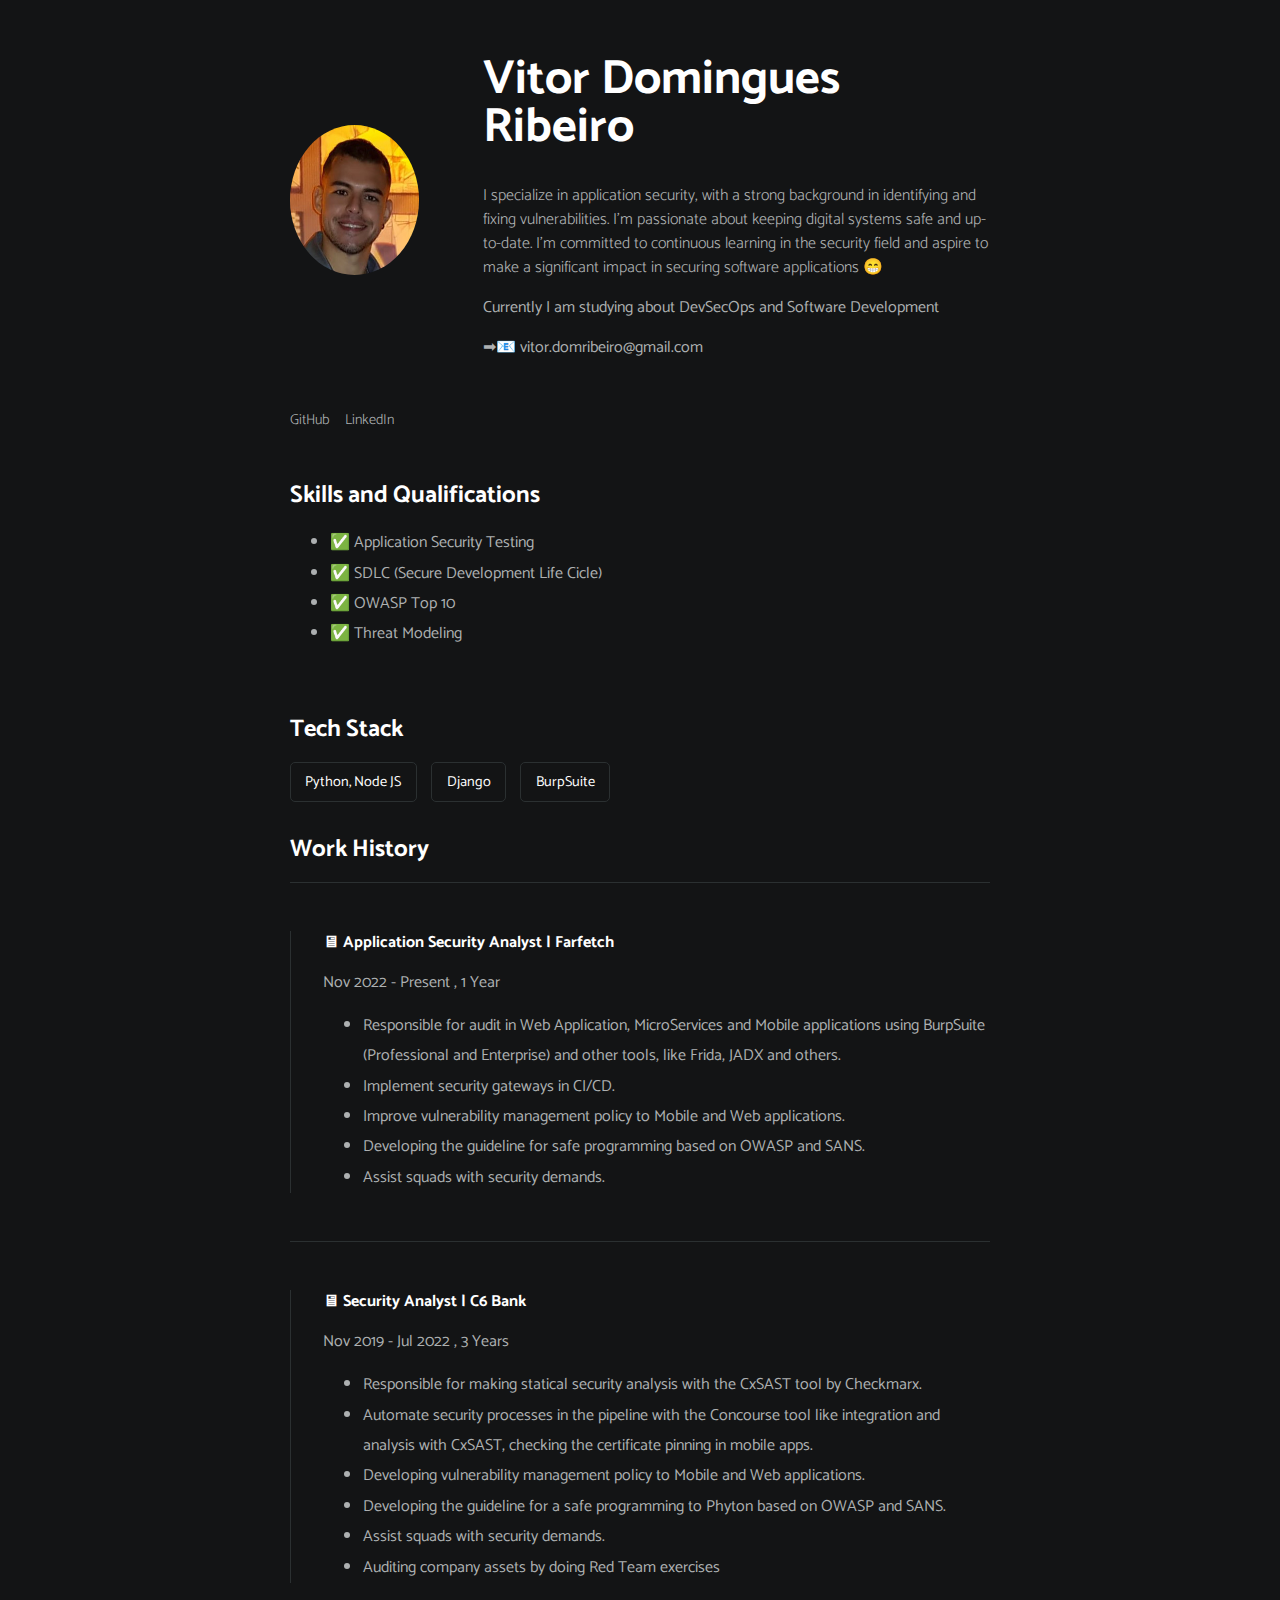
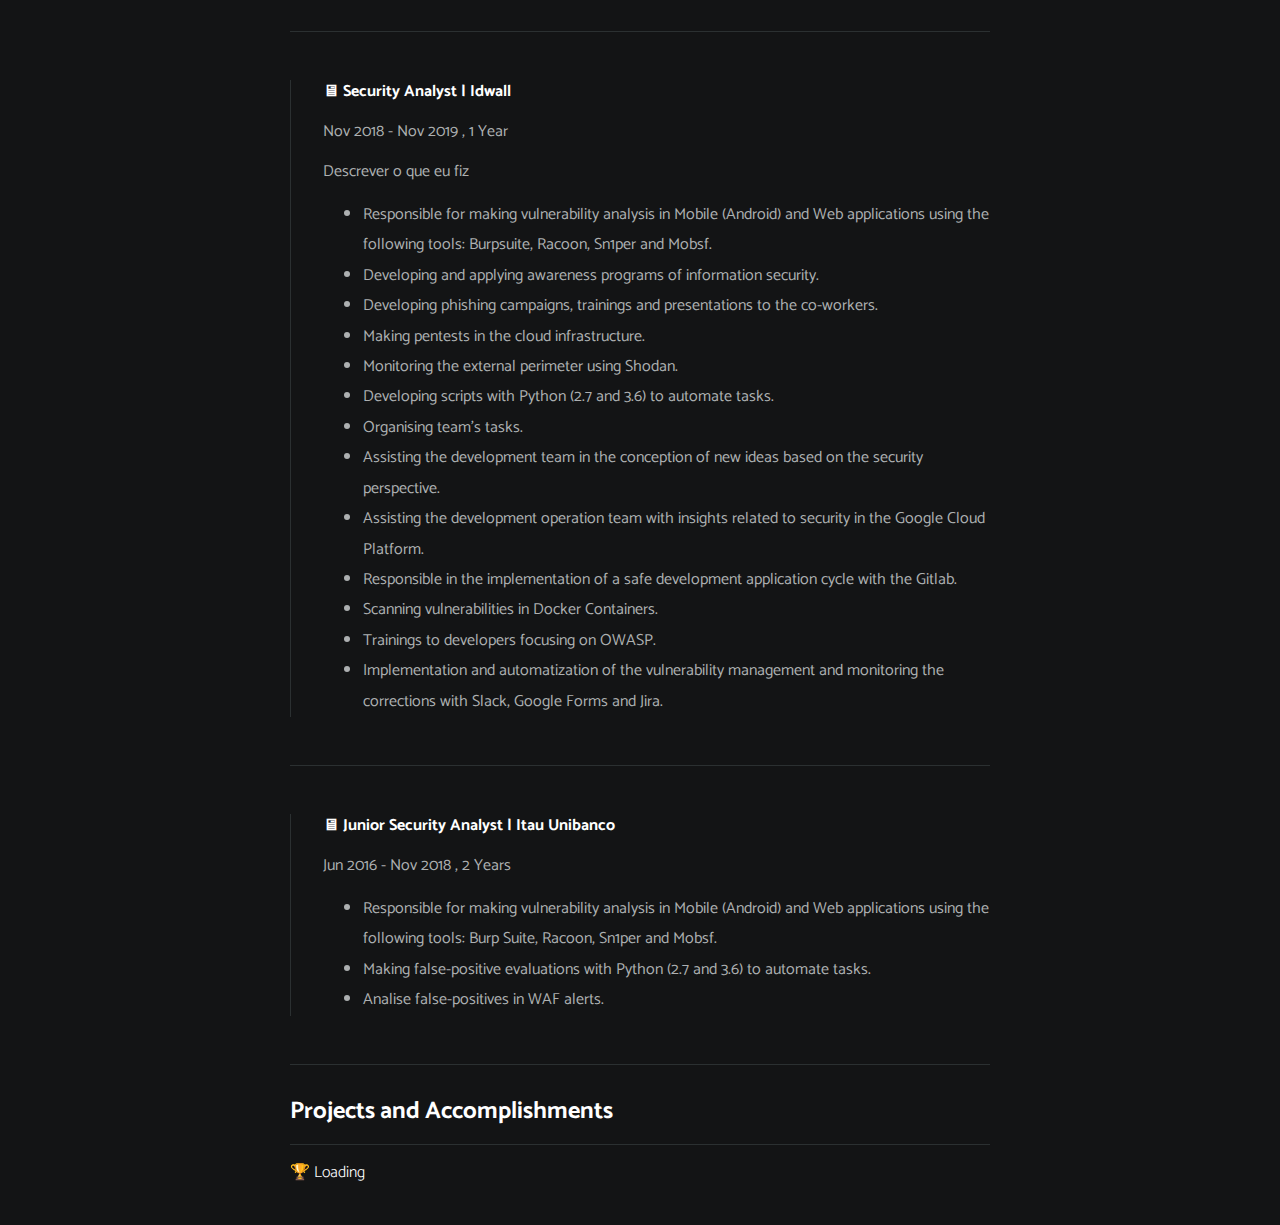
==== commit f11cd634: "Update index.html" ====
--- a/index.html
+++ b/index.html
@@ -19,7 +19,7 @@
                     I specialize in application security, with a strong background in identifying and fixing vulnerabilities. I'm passionate about keeping digital systems safe and up-to-date. I'm committed to continuous learning in the security field and aspire to make a significant impact in securing software applications &#128513;
                 </p>
                 <p>Currently I am studying about DevSecOps and Software Development</p>
-                <p>&#10145; vitor.domribeiro@gmail.com</p>
+                <p>&#10145;&#x1f4e7; vitor.domribeiro@gmail.com</p>
             </div>
         </section>
 
@@ -235,7 +235,7 @@
             <section class="section--page">
                 <h2>Projects and Accomplishments</h2>
                 <div class="card--project">
-                    <a href="project1.html"><span>🏆 </span>Loading</a>
+                    <a href="#" target="__blank"><span>🏆 </span>Loading</a>
                 </div>
 
             </section>
@@ -243,4 +243,4 @@
     </div>
 </body>
 
-</html>+</html>
